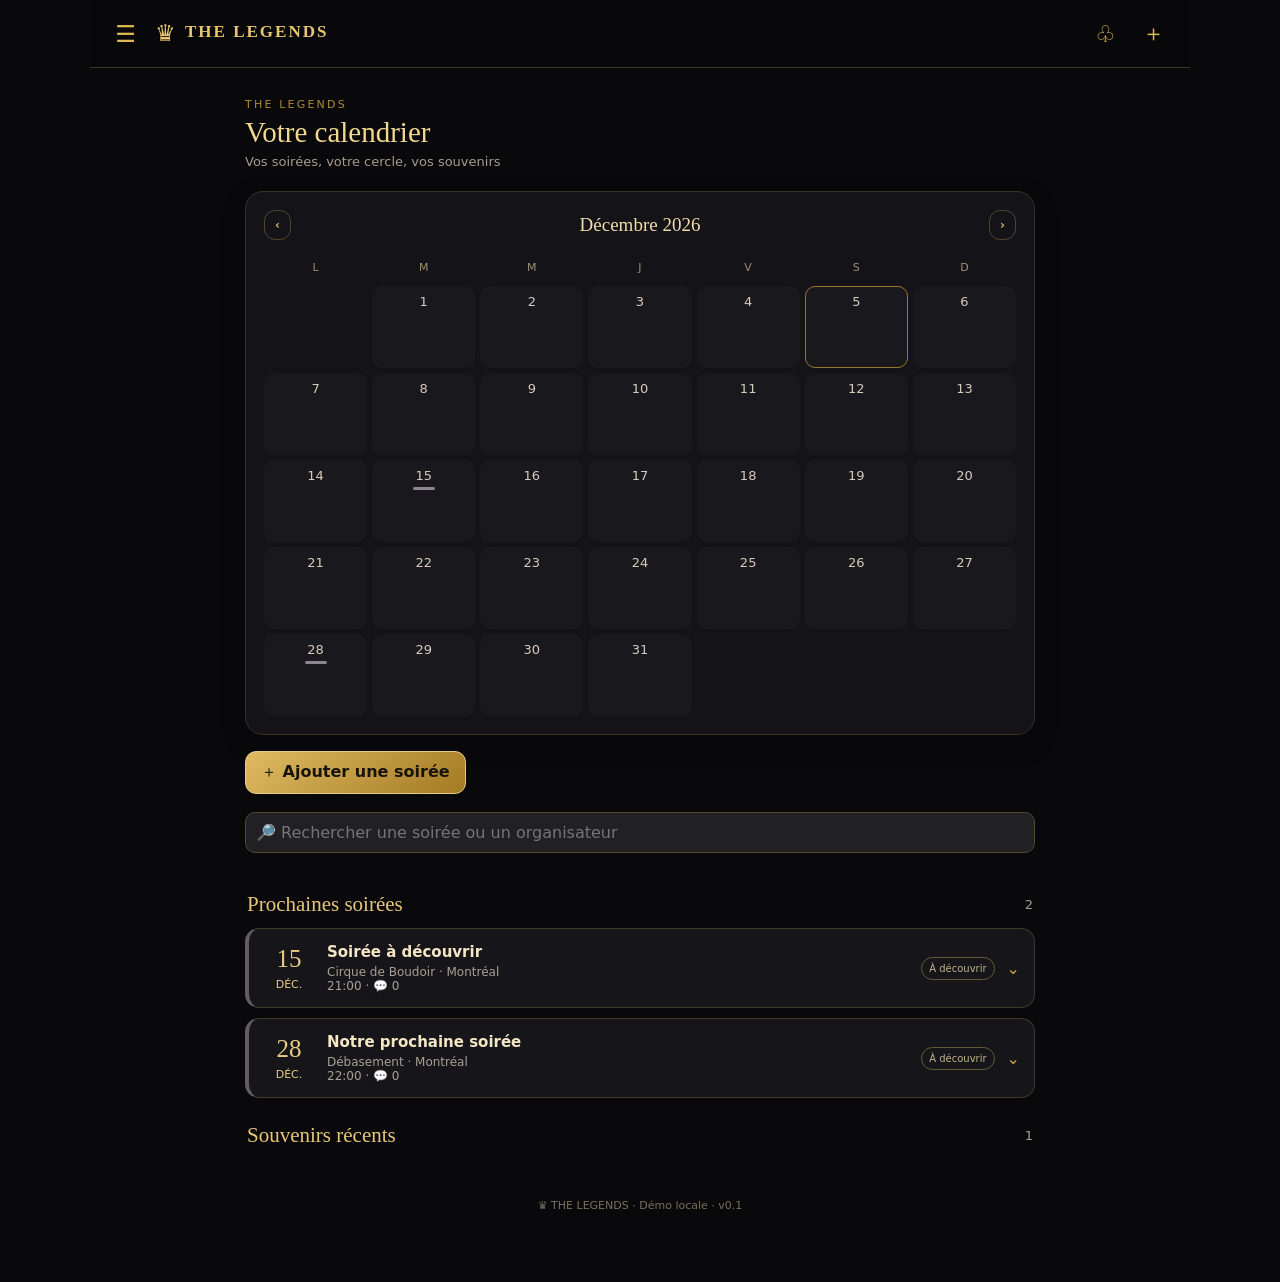
==== index.html @ 35c4529a "Add files via upload" ====
<!doctype html><html lang="fr"><head><meta charset="UTF-8"><meta name="viewport" content="width=device-width, initial-scale=1,viewport-fit=cover"><meta name="theme-color" content="#09090c"><meta name="description" content="The Legends — soirées privées, organisation et souvenirs."><link rel="manifest" href="manifest.webmanifest"><link rel="icon" href="icon.svg" type="image/svg+xml"><title>The Legends</title><link rel="stylesheet" href="styles.css"></head><body><div id="app"></div><script src="config.js"></script><script defer src="app.js"></script></body></html>
---- styles.css ----
:root{color-scheme:dark;font-family:Inter,system-ui,-apple-system,Segoe UI,Roboto,sans-serif;background:#09090c;color:#eee7d9;font-synthesis:none}*{box-sizing:border-box}body{margin:0}button,input,select,textarea{font:inherit}button{cursor:pointer}button:disabled{opacity:.45;cursor:not-allowed}a{color:#e4c36e}#app{min-height:100dvh}.shell{max-width:1100px;margin:auto;min-height:100dvh}.topbar{height:68px;display:flex;align-items:center;gap:12px;padding:12px 18px;position:sticky;top:0;z-index:15;background:rgba(9,9,12,.96);border-bottom:1px solid #3e331e;backdrop-filter:blur(16px)}.iconbtn{border:0;background:transparent;color:#dcb853;font-size:23px;padding:7px;min-width:35px}.brand{color:#e7c66e;letter-spacing:2px;font-family:Georgia,serif;font-size:17px;font-weight:bold;flex:1}.brand .crown{font-size:23px;vertical-align:middle;margin-right:7px}.content{padding:22px 16px 76px;max-width:850px;margin:auto}.eyebrow{color:#ad8a36;letter-spacing:2.2px;text-transform:uppercase;font-size:11px}.pagehead{display:flex;justify-content:space-between;align-items:end;gap:12px;margin:0 0 22px}.pagehead h1{font:normal 29px Georgia,serif;color:#f2d88e;margin:5px 0}.muted{color:#a69b8c;font-size:13px}.statusline{display:inline-flex;align-items:center;gap:6px;color:#b8ae95;font-size:12px;border:1px solid #55462b;border-radius:30px;padding:5px 9px}.btn{background:linear-gradient(140deg,#dfbb62,#a47a24);color:#19140a;border:1px solid #e7cd85;border-radius:11px;padding:10px 15px;font-weight:700}.btn.secondary{background:#211d17;color:#eacb7b;border-color:#665126}.btn.ghost{background:transparent;color:#d8b566;border-color:#51452e}.btn.danger{background:#4f222a;color:#ffd3d6;border-color:#8b3944}.btn.small{padding:7px 10px;font-size:12px}.btnrow{display:flex;gap:9px;flex-wrap:wrap}.panel{background:#131318;border:1px solid #373026;border-radius:18px;padding:18px;margin-bottom:16px;box-shadow:0 9px 28px #0003}.panel h2{font:normal 21px Georgia,serif;color:#eacc80;margin:0 0 14px}.panel h3{font-size:15px;color:#efdcaa;margin:14px 0 9px}.calendarHead{display:flex;align-items:center;justify-content:space-between;margin-bottom:14px}.calendarHead strong{font:normal 19px Georgia,serif;color:#f1dcab;text-transform:capitalize}.calgrid{display:grid;grid-template-columns:repeat(7,minmax(0,1fr));gap:5px}.weekday{text-align:center;color:#9d906f;padding:7px 0;font-size:11px}.day{background:#18181d;border:1px solid transparent;color:#d7cabc;border-radius:10px;min-height:63px;padding:7px 3px;display:flex;align-items:center;flex-direction:column;gap:4px}.day.empty{opacity:0;pointer-events:none}.day.today{border-color:#97772e}.day.selected{background:#372b18;border-color:#d6ae48}.day .number{font-size:13px}.bars{display:flex;justify-content:center;align-items:center;gap:3px;width:100%}.bar{height:3px;width:22px;max-width:30%;border-radius:4px;background:#8b8690}.bar.confirmed{background:#ea40b6;box-shadow:0 0 9px #ed41bcaa}.bar.past{background:repeating-linear-gradient(130deg,#d7aa4c,#d7aa4c 3px,#38322c 3px,#38322c 6px)}.count{font-size:10px;color:#b8a77a}.sectiontitle{display:flex;justify-content:space-between;align-items:center;margin:25px 2px 11px}.sectiontitle h2{font:normal 21px Georgia,serif;color:#e8c776;margin:0}.event{background:#15151a;border:1px solid #41382c;border-left:4px solid #615d62;border-radius:14px;margin-bottom:10px;overflow:hidden}.event.confirmed{border-left-color:#ed47ba;box-shadow:0 0 18px #ca25a71c}.event.past{background:repeating-linear-gradient(140deg,#17171a,#17171a 12px,#1c1a19 12px,#1c1a19 14px);border-left-color:#bc9542}.event.cancelled{opacity:.62}.eventMain{width:100%;border:0;background:transparent;text-align:left;padding:14px;display:flex;align-items:center;gap:12px;color:inherit}.eventDate{min-width:52px;text-align:center;color:#e9cc85}.eventDate b{display:block;font:normal 25px Georgia,serif}.eventDate span{font-size:11px;text-transform:uppercase}.eventInfo{flex:1;min-width:0}.eventInfo strong{display:block;font-size:15px;color:#f5e6c4;margin-bottom:4px}.eventInfo small{font-size:12px;color:#aaa094;display:block}.state{font-size:10px;white-space:nowrap;border:1px solid #645937;padding:5px 7px;border-radius:20px;color:#c2b48b}.state.confirmed{color:#f6b9e5;border-color:#bb3e96}.eventDetails{border-top:1px solid #3e362a;padding:14px;display:grid;grid-template-columns:70px 1fr;gap:13px}.poster{width:70px;height:94px;border-radius:9px;background:linear-gradient(150deg,#3c203d,#111016 75%);border:1px solid #715c30;display:flex;align-items:center;justify-content:center;color:#d9b65d;font-size:29px;overflow:hidden}.poster img{width:100%;height:100%;object-fit:cover}.eventDetails p{margin:3px 0 11px;font-size:12px;color:#b9b0a2;line-height:1.5}.eventDetails .btn{margin:3px 5px 4px 0}.drawerback,.modalback{position:fixed;inset:0;background:#000b;z-index:30;display:flex}.drawer{width:min(330px,88vw);height:100%;background:#0e0e12;border-right:1px solid #6e5526;padding:20px 16px;overflow:auto}.drawerlogo{text-align:center;color:#dfbc62;border-bottom:1px solid #594622;padding:19px 0 25px;margin-bottom:15px}.drawerlogo .symbol{font-size:45px}.drawerlogo strong{display:block;letter-spacing:3px;font:normal 24px Georgia,serif}.navitem{width:100%;border:1px solid transparent;background:transparent;color:#b7a88a;text-align:left;padding:13px;border-radius:11px;display:flex;align-items:center;gap:13px;margin:2px 0}.navitem.active{background:#322716;color:#f7d879;border-color:#ac8332}.navitem i{font-style:normal;width:23px;text-align:center;font-size:20px}.modalback{z-index:40;justify-content:center;align-items:flex-start;overflow:auto;padding:25px 12px}.modal{background:#151519;border:1px solid #7e612d;border-radius:20px;padding:20px;width:min(650px,100%);margin:auto;box-shadow:0 20px 80px #000d}.modal h2{font:normal 24px Georgia,serif;color:#eac776;margin:2px 0 17px}.modalhead{display:flex;justify-content:space-between;align-items:center;gap:12px}.field{display:flex;flex-direction:column;gap:6px;margin-bottom:14px}.field label{font-size:12px;color:#dac486}.field input,.field textarea,.field select,select,input,textarea{background:#202025;border:1px solid #54492f;color:#f1e8da;border-radius:10px;padding:10px;min-width:0}.field input:focus,.field textarea:focus,.field select:focus{outline:2px solid #bd933f}.field textarea{min-height:75px;resize:vertical}.twocol{display:grid;grid-template-columns:1fr 1fr;gap:12px}.tabs{display:flex;overflow-x:auto;gap:5px;border-bottom:1px solid #5e4b2c;scrollbar-width:thin;margin-bottom:16px}.tab{background:none;border:0;border-bottom:2px solid transparent;color:#af9f85;padding:11px 12px;white-space:nowrap;font-size:12px}.tab.active{color:#f5cf73;border-bottom-color:#e7be56}.notice{border:1px solid #63502c;background:#231d17;border-radius:12px;padding:12px;color:#dcc99d;font-size:13px;line-height:1.5;margin:10px 0}.listrow{padding:12px 0;border-bottom:1px solid #34302b;display:flex;justify-content:space-between;align-items:center;gap:10px}.listrow:last-child{border:0}.listrow strong{color:#e7d7b0}.listrow small{color:#9d9589}.voteGroup{display:flex;gap:6px;flex-wrap:wrap}.vote{background:#252329;color:#bbb;border:1px solid #51463d;border-radius:9px;padding:8px;font-size:12px}.vote.active.yes{background:#194a39;border-color:#39ba7c;color:#b5ffdb}.vote.active.maybe{background:#5c4819;border-color:#e0ad34;color:#fff1aa}.vote.active.no{background:#532326;border-color:#dc5e60;color:#ffc9c9}.emptyState{text-align:center;padding:35px 13px;color:#94897b}.bigicon{font-size:39px;margin-bottom:10px}.pill{display:inline-block;border:1px solid #65522d;color:#e4c77e;border-radius:20px;padding:5px 9px;font-size:11px;margin:2px}.result{color:#d9b65e;font-size:12px}.photoGrid{display:grid;grid-template-columns:repeat(3,1fr);gap:8px}.photoGrid img{width:100%;aspect-ratio:1;object-fit:cover;border-radius:9px;cursor:pointer}.formhint{font-size:11px;color:#9c9286;margin-top:5px}.avatar{width:36px;height:36px;border-radius:50%;display:grid;place-items:center;background:#332815;color:#edcc74;font-weight:bold}.comment{border-bottom:1px solid #38302a;padding:11px 0}.comment p{font-size:13px;margin:5px 0;color:#e1d7c8;white-space:pre-wrap}.comment small{color:#aa9c85}.row{display:flex;align-items:center;gap:10px;flex-wrap:wrap}.between{justify-content:space-between}.searchbox{width:100%;margin:0 0 14px}.saveindicator{font-size:11px;color:#a59b85;margin:6px 0 0}.footer{text-align:center;color:#786f5e;font-size:11px;margin:40px 0}.hidden{display:none!important}@media(min-width:750px){.content{padding:30px}.day{min-height:82px}.modal{margin:45px auto}}@media(max-width:480px){.topbar{gap:4px;padding:9px}.content{padding:15px 10px 65px}.brand{font-size:14px}.day{min-height:58px}.pagehead h1{font-size:25px}.twocol{grid-template-columns:1fr}.panel{padding:13px}.eventMain{padding:11px}.state{font-size:9px}}
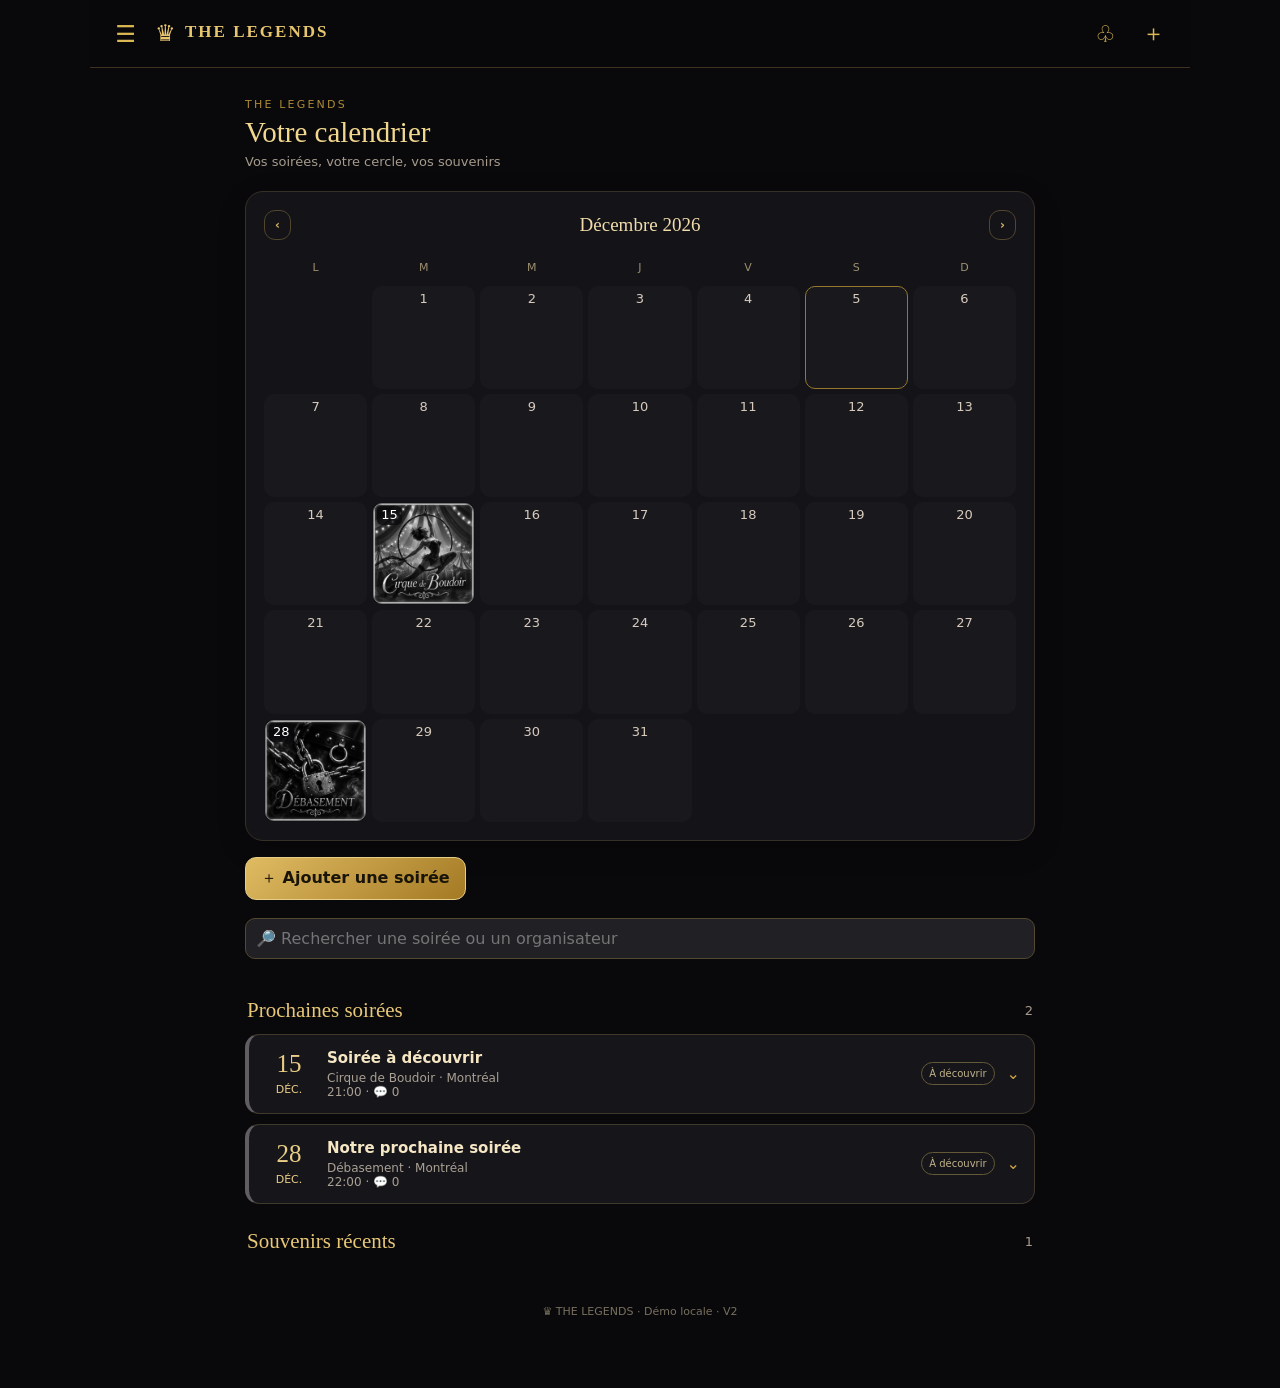
==== commit 7600481c: "Charger les affiches originales dans le portail V2" ====
--- a/index.html
+++ b/index.html
@@ -1 +1 @@
-<!doctype html><html lang="fr"><head><meta charset="UTF-8"><meta name="viewport" content="width=device-width, initial-scale=1,viewport-fit=cover"><meta name="theme-color" content="#09090c"><meta name="description" content="The Legends — soirées privées, organisation et souvenirs."><link rel="manifest" href="manifest.webmanifest"><link rel="icon" href="icon.svg" type="image/svg+xml"><title>The Legends</title><link rel="stylesheet" href="styles.css"></head><body><div id="app"></div><script src="config.js"></script><script defer src="app.js"></script></body></html>
+<!doctype html><html lang="fr"><head><meta charset="UTF-8"><meta name="viewport" content="width=device-width, initial-scale=1,viewport-fit=cover"><meta name="theme-color" content="#09090c"><meta name="description" content="The Legends — soirées privées, organisation et souvenirs."><link rel="manifest" href="manifest.webmanifest"><link rel="icon" href="icon.svg" type="image/svg+xml"><title>The Legends</title><link rel="stylesheet" href="styles.css"></head><body><div id="app"></div><script src="config.js"></script><script src="posters.js"></script><script defer src="app.js"></script></body></html>
--- a/styles.css
+++ b/styles.css
@@ -1 +1,20 @@
 :root{color-scheme:dark;font-family:Inter,system-ui,-apple-system,Segoe UI,Roboto,sans-serif;background:#09090c;color:#eee7d9;font-synthesis:none}*{box-sizing:border-box}body{margin:0}button,input,select,textarea{font:inherit}button{cursor:pointer}button:disabled{opacity:.45;cursor:not-allowed}a{color:#e4c36e}#app{min-height:100dvh}.shell{max-width:1100px;margin:auto;min-height:100dvh}.topbar{height:68px;display:flex;align-items:center;gap:12px;padding:12px 18px;position:sticky;top:0;z-index:15;background:rgba(9,9,12,.96);border-bottom:1px solid #3e331e;backdrop-filter:blur(16px)}.iconbtn{border:0;background:transparent;color:#dcb853;font-size:23px;padding:7px;min-width:35px}.brand{color:#e7c66e;letter-spacing:2px;font-family:Georgia,serif;font-size:17px;font-weight:bold;flex:1}.brand .crown{font-size:23px;vertical-align:middle;margin-right:7px}.content{padding:22px 16px 76px;max-width:850px;margin:auto}.eyebrow{color:#ad8a36;letter-spacing:2.2px;text-transform:uppercase;font-size:11px}.pagehead{display:flex;justify-content:space-between;align-items:end;gap:12px;margin:0 0 22px}.pagehead h1{font:normal 29px Georgia,serif;color:#f2d88e;margin:5px 0}.muted{color:#a69b8c;font-size:13px}.statusline{display:inline-flex;align-items:center;gap:6px;color:#b8ae95;font-size:12px;border:1px solid #55462b;border-radius:30px;padding:5px 9px}.btn{background:linear-gradient(140deg,#dfbb62,#a47a24);color:#19140a;border:1px solid #e7cd85;border-radius:11px;padding:10px 15px;font-weight:700}.btn.secondary{background:#211d17;color:#eacb7b;border-color:#665126}.btn.ghost{background:transparent;color:#d8b566;border-color:#51452e}.btn.danger{background:#4f222a;color:#ffd3d6;border-color:#8b3944}.btn.small{padding:7px 10px;font-size:12px}.btnrow{display:flex;gap:9px;flex-wrap:wrap}.panel{background:#131318;border:1px solid #373026;border-radius:18px;padding:18px;margin-bottom:16px;box-shadow:0 9px 28px #0003}.panel h2{font:normal 21px Georgia,serif;color:#eacc80;margin:0 0 14px}.panel h3{font-size:15px;color:#efdcaa;margin:14px 0 9px}.calendarHead{display:flex;align-items:center;justify-content:space-between;margin-bottom:14px}.calendarHead strong{font:normal 19px Georgia,serif;color:#f1dcab;text-transform:capitalize}.calgrid{display:grid;grid-template-columns:repeat(7,minmax(0,1fr));gap:5px}.weekday{text-align:center;color:#9d906f;padding:7px 0;font-size:11px}.day{background:#18181d;border:1px solid transparent;color:#d7cabc;border-radius:10px;min-height:63px;padding:7px 3px;display:flex;align-items:center;flex-direction:column;gap:4px}.day.empty{opacity:0;pointer-events:none}.day.today{border-color:#97772e}.day.selected{background:#372b18;border-color:#d6ae48}.day .number{font-size:13px}.bars{display:flex;justify-content:center;align-items:center;gap:3px;width:100%}.bar{height:3px;width:22px;max-width:30%;border-radius:4px;background:#8b8690}.bar.confirmed{background:#ea40b6;box-shadow:0 0 9px #ed41bcaa}.bar.past{background:repeating-linear-gradient(130deg,#d7aa4c,#d7aa4c 3px,#38322c 3px,#38322c 6px)}.count{font-size:10px;color:#b8a77a}.sectiontitle{display:flex;justify-content:space-between;align-items:center;margin:25px 2px 11px}.sectiontitle h2{font:normal 21px Georgia,serif;color:#e8c776;margin:0}.event{background:#15151a;border:1px solid #41382c;border-left:4px solid #615d62;border-radius:14px;margin-bottom:10px;overflow:hidden}.event.confirmed{border-left-color:#ed47ba;box-shadow:0 0 18px #ca25a71c}.event.past{background:repeating-linear-gradient(140deg,#17171a,#17171a 12px,#1c1a19 12px,#1c1a19 14px);border-left-color:#bc9542}.event.cancelled{opacity:.62}.eventMain{width:100%;border:0;background:transparent;text-align:left;padding:14px;display:flex;align-items:center;gap:12px;color:inherit}.eventDate{min-width:52px;text-align:center;color:#e9cc85}.eventDate b{display:block;font:normal 25px Georgia,serif}.eventDate span{font-size:11px;text-transform:uppercase}.eventInfo{flex:1;min-width:0}.eventInfo strong{display:block;font-size:15px;color:#f5e6c4;margin-bottom:4px}.eventInfo small{font-size:12px;color:#aaa094;display:block}.state{font-size:10px;white-space:nowrap;border:1px solid #645937;padding:5px 7px;border-radius:20px;color:#c2b48b}.state.confirmed{color:#f6b9e5;border-color:#bb3e96}.eventDetails{border-top:1px solid #3e362a;padding:14px;display:grid;grid-template-columns:70px 1fr;gap:13px}.poster{width:70px;height:94px;border-radius:9px;background:linear-gradient(150deg,#3c203d,#111016 75%);border:1px solid #715c30;display:flex;align-items:center;justify-content:center;color:#d9b65d;font-size:29px;overflow:hidden}.poster img{width:100%;height:100%;object-fit:cover}.eventDetails p{margin:3px 0 11px;font-size:12px;color:#b9b0a2;line-height:1.5}.eventDetails .btn{margin:3px 5px 4px 0}.drawerback,.modalback{position:fixed;inset:0;background:#000b;z-index:30;display:flex}.drawer{width:min(330px,88vw);height:100%;background:#0e0e12;border-right:1px solid #6e5526;padding:20px 16px;overflow:auto}.drawerlogo{text-align:center;color:#dfbc62;border-bottom:1px solid #594622;padding:19px 0 25px;margin-bottom:15px}.drawerlogo .symbol{font-size:45px}.drawerlogo strong{display:block;letter-spacing:3px;font:normal 24px Georgia,serif}.navitem{width:100%;border:1px solid transparent;background:transparent;color:#b7a88a;text-align:left;padding:13px;border-radius:11px;display:flex;align-items:center;gap:13px;margin:2px 0}.navitem.active{background:#322716;color:#f7d879;border-color:#ac8332}.navitem i{font-style:normal;width:23px;text-align:center;font-size:20px}.modalback{z-index:40;justify-content:center;align-items:flex-start;overflow:auto;padding:25px 12px}.modal{background:#151519;border:1px solid #7e612d;border-radius:20px;padding:20px;width:min(650px,100%);margin:auto;box-shadow:0 20px 80px #000d}.modal h2{font:normal 24px Georgia,serif;color:#eac776;margin:2px 0 17px}.modalhead{display:flex;justify-content:space-between;align-items:center;gap:12px}.field{display:flex;flex-direction:column;gap:6px;margin-bottom:14px}.field label{font-size:12px;color:#dac486}.field input,.field textarea,.field select,select,input,textarea{background:#202025;border:1px solid #54492f;color:#f1e8da;border-radius:10px;padding:10px;min-width:0}.field input:focus,.field textarea:focus,.field select:focus{outline:2px solid #bd933f}.field textarea{min-height:75px;resize:vertical}.twocol{display:grid;grid-template-columns:1fr 1fr;gap:12px}.tabs{display:flex;overflow-x:auto;gap:5px;border-bottom:1px solid #5e4b2c;scrollbar-width:thin;margin-bottom:16px}.tab{background:none;border:0;border-bottom:2px solid transparent;color:#af9f85;padding:11px 12px;white-space:nowrap;font-size:12px}.tab.active{color:#f5cf73;border-bottom-color:#e7be56}.notice{border:1px solid #63502c;background:#231d17;border-radius:12px;padding:12px;color:#dcc99d;font-size:13px;line-height:1.5;margin:10px 0}.listrow{padding:12px 0;border-bottom:1px solid #34302b;display:flex;justify-content:space-between;align-items:center;gap:10px}.listrow:last-child{border:0}.listrow strong{color:#e7d7b0}.listrow small{color:#9d9589}.voteGroup{display:flex;gap:6px;flex-wrap:wrap}.vote{background:#252329;color:#bbb;border:1px solid #51463d;border-radius:9px;padding:8px;font-size:12px}.vote.active.yes{background:#194a39;border-color:#39ba7c;color:#b5ffdb}.vote.active.maybe{background:#5c4819;border-color:#e0ad34;color:#fff1aa}.vote.active.no{background:#532326;border-color:#dc5e60;color:#ffc9c9}.emptyState{text-align:center;padding:35px 13px;color:#94897b}.bigicon{font-size:39px;margin-bottom:10px}.pill{display:inline-block;border:1px solid #65522d;color:#e4c77e;border-radius:20px;padding:5px 9px;font-size:11px;margin:2px}.result{color:#d9b65e;font-size:12px}.photoGrid{display:grid;grid-template-columns:repeat(3,1fr);gap:8px}.photoGrid img{width:100%;aspect-ratio:1;object-fit:cover;border-radius:9px;cursor:pointer}.formhint{font-size:11px;color:#9c9286;margin-top:5px}.avatar{width:36px;height:36px;border-radius:50%;display:grid;place-items:center;background:#332815;color:#edcc74;font-weight:bold}.comment{border-bottom:1px solid #38302a;padding:11px 0}.comment p{font-size:13px;margin:5px 0;color:#e1d7c8;white-space:pre-wrap}.comment small{color:#aa9c85}.row{display:flex;align-items:center;gap:10px;flex-wrap:wrap}.between{justify-content:space-between}.searchbox{width:100%;margin:0 0 14px}.saveindicator{font-size:11px;color:#a59b85;margin:6px 0 0}.footer{text-align:center;color:#786f5e;font-size:11px;margin:40px 0}.hidden{display:none!important}@media(min-width:750px){.content{padding:30px}.day{min-height:82px}.modal{margin:45px auto}}@media(max-width:480px){.topbar{gap:4px;padding:9px}.content{padding:15px 10px 65px}.brand{font-size:14px}.day{min-height:58px}.pagehead h1{font-size:25px}.twocol{grid-template-columns:1fr}.panel{padding:13px}.eventMain{padding:11px}.state{font-size:9px}}
+
+/* Full-cell event illustrations */
+.day{position:relative;isolation:isolate;overflow:hidden;min-height:0;aspect-ratio: .82;justify-content:flex-start;padding:4px 3px;gap:0}
+.day.has-event{padding:0;background:#111116;border-color:transparent;overflow:visible}
+.calendarTiles{position:absolute;inset:0;display:flex;gap:2px;z-index:-1;border-radius:inherit}
+.calendarTile{position:relative;display:grid;place-items:center;flex:1;min-width:0;overflow:hidden;border-radius:9px;border:1px solid #777;background:radial-gradient(ellipse at center,color-mix(in srgb,var(--neon) 37%,#17121d),#110e17 85%);color:var(--neon);filter:grayscale(1);opacity:.75}
+.calendarTile svg{width:88%;height:88%;max-height:80%;filter:drop-shadow(0 0 5px currentColor)}
+.calendarTile.confirmed{filter:none;opacity:1;border-color:var(--neon);box-shadow:inset 0 0 9px color-mix(in srgb,var(--neon) 48%,transparent),0 0 7px color-mix(in srgb,var(--neon) 65%,transparent)}
+.calendarTile.past{opacity:.52;background:repeating-linear-gradient(135deg,#27252b,#27252b 5px,#151419 5px,#151419 10px)}
+.calendarTile.cancelled{opacity:.35}
+.calendarTile.cancelled:after{content:'×';position:absolute;inset:0;display:grid;place-items:center;font-size:30px;color:#ddd}
+.day.has-event .number{position:absolute;top:3px;left:4px;background:#08080cbd;color:#fff;border-radius:5px;padding:1px 4px;font-size:11px;line-height:1.3;z-index:1}
+.day.has-event .count{position:absolute;right:3px;bottom:3px;background:#08080cdb;color:#fff;border-radius:4px;padding:1px 3px}
+.day.has-event.selected{outline:2px solid #f4d27b;outline-offset:1px}
+.day.has-event.today .number{color:#f5d173;box-shadow:0 0 0 1px #b8994c}
+.day:focus-visible{outline:2px solid #f4d27b;outline-offset:1px}
+@media(min-width:750px){.day{aspect-ratio:1.05}.day.has-event .number{font-size:13px}}
+
+.calendarTile:has(.approvedPoster){background:#17171b;opacity:1}.calendarTile .approvedPoster{position:absolute;inset:0;width:100%;height:100%;object-fit:fill;display:block}.calendarTile.past:has(.approvedPoster){opacity:.55}.calendarTile.cancelled:has(.approvedPoster){opacity:.4}.day{aspect-ratio:1}.calendarTile.discovered{filter:grayscale(1)}.event-popup{background:#0008;align-items:center;justify-content:center;padding:0;overflow:hidden;backdrop-filter:blur(1px)}.event-popup .modal{margin:0;width:90%;max-width:650px;height:86dvh;max-height:86dvh;overflow-y:auto;overscroll-behavior:contain;border-radius:19px;border:1px solid #c8a04b;box-shadow:0 14px 65px #000c,0 0 14px #b58c3933}.event-popup .modalhead{position:sticky;top:-20px;background:#151519;z-index:2;padding:8px 0}body:has(.event-popup){overflow:hidden}
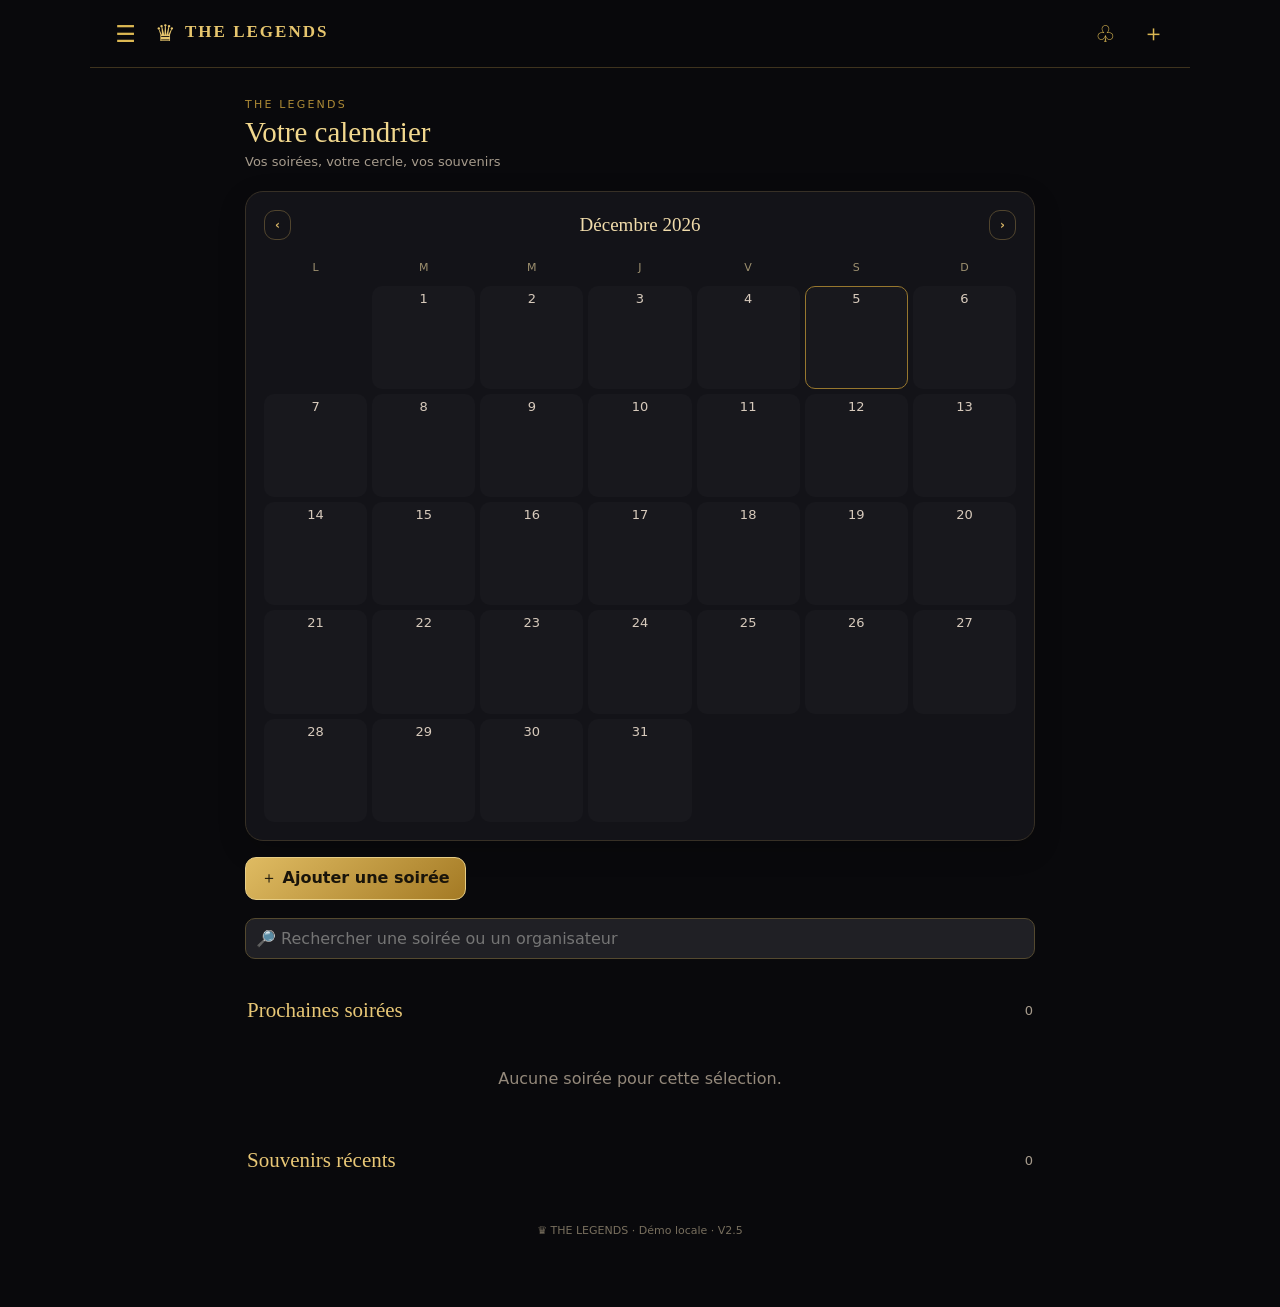
==== commit 6a9d2521: "Publier V2.5 comme version principale" ====
--- a/index.html
+++ b/index.html
@@ -1 +1 @@
-<!doctype html><html lang="fr"><head><meta charset="UTF-8"><meta name="viewport" content="width=device-width, initial-scale=1,viewport-fit=cover"><meta name="theme-color" content="#09090c"><meta name="description" content="The Legends — soirées privées, organisation et souvenirs."><link rel="manifest" href="manifest.webmanifest"><link rel="icon" href="icon.svg" type="image/svg+xml"><title>The Legends</title><link rel="stylesheet" href="styles.css"></head><body><div id="app"></div><script src="config.js"></script><script src="posters.js"></script><script defer src="app.js"></script></body></html>
+<!doctype html><html lang="fr"><head><meta charset="UTF-8"><meta name="viewport" content="width=device-width, initial-scale=1,viewport-fit=cover"><meta name="theme-color" content="#09090c"><meta name="description" content="The Legends — soirées privées, organisation et souvenirs."><link rel="manifest" href="manifest.webmanifest"><link rel="icon" href="icon.svg" type="image/svg+xml"><title>The Legends</title><link rel="stylesheet" href="styles-v25.css"></head><body><div id="app"></div><script src="config.js?v=25"></script><script src="posters.js?v=25"></script><script defer src="app-v25.js"></script></body></html>
--- a/styles-v25.css
+++ b/styles-v25.css
@@ -0,0 +1,29 @@
+:root{color-scheme:dark;font-family:Inter,system-ui,-apple-system,Segoe UI,Roboto,sans-serif;background:#09090c;color:#eee7d9;font-synthesis:none}*{box-sizing:border-box}body{margin:0}button,input,select,textarea{font:inherit}button{cursor:pointer}button:disabled{opacity:.45;cursor:not-allowed}a{color:#e4c36e}#app{min-height:100dvh}.shell{max-width:1100px;margin:auto;min-height:100dvh}.topbar{height:68px;display:flex;align-items:center;gap:12px;padding:12px 18px;position:sticky;top:0;z-index:15;background:rgba(9,9,12,.96);border-bottom:1px solid #3e331e;backdrop-filter:blur(16px)}.iconbtn{border:0;background:transparent;color:#dcb853;font-size:23px;padding:7px;min-width:35px}.brand{color:#e7c66e;letter-spacing:2px;font-family:Georgia,serif;font-size:17px;font-weight:bold;flex:1}.brand .crown{font-size:23px;vertical-align:middle;margin-right:7px}.content{padding:22px 16px 76px;max-width:850px;margin:auto}.eyebrow{color:#ad8a36;letter-spacing:2.2px;text-transform:uppercase;font-size:11px}.pagehead{display:flex;justify-content:space-between;align-items:end;gap:12px;margin:0 0 22px}.pagehead h1{font:normal 29px Georgia,serif;color:#f2d88e;margin:5px 0}.muted{color:#a69b8c;font-size:13px}.statusline{display:inline-flex;align-items:center;gap:6px;color:#b8ae95;font-size:12px;border:1px solid #55462b;border-radius:30px;padding:5px 9px}.btn{background:linear-gradient(140deg,#dfbb62,#a47a24);color:#19140a;border:1px solid #e7cd85;border-radius:11px;padding:10px 15px;font-weight:700}.btn.secondary{background:#211d17;color:#eacb7b;border-color:#665126}.btn.ghost{background:transparent;color:#d8b566;border-color:#51452e}.btn.danger{background:#4f222a;color:#ffd3d6;border-color:#8b3944}.btn.small{padding:7px 10px;font-size:12px}.btnrow{display:flex;gap:9px;flex-wrap:wrap}.panel{background:#131318;border:1px solid #373026;border-radius:18px;padding:18px;margin-bottom:16px;box-shadow:0 9px 28px #0003}.panel h2{font:normal 21px Georgia,serif;color:#eacc80;margin:0 0 14px}.panel h3{font-size:15px;color:#efdcaa;margin:14px 0 9px}.calendarHead{display:flex;align-items:center;justify-content:space-between;margin-bottom:14px}.calendarHead strong{font:normal 19px Georgia,serif;color:#f1dcab;text-transform:capitalize}.calgrid{display:grid;grid-template-columns:repeat(7,minmax(0,1fr));gap:5px}.weekday{text-align:center;color:#9d906f;padding:7px 0;font-size:11px}.day{background:#18181d;border:1px solid transparent;color:#d7cabc;border-radius:10px;min-height:63px;padding:7px 3px;display:flex;align-items:center;flex-direction:column;gap:4px}.day.empty{opacity:0;pointer-events:none}.day.today{border-color:#97772e}.day.selected{background:#372b18;border-color:#d6ae48}.day .number{font-size:13px}.bars{display:flex;justify-content:center;align-items:center;gap:3px;width:100%}.bar{height:3px;width:22px;max-width:30%;border-radius:4px;background:#8b8690}.bar.confirmed{background:#ea40b6;box-shadow:0 0 9px #ed41bcaa}.bar.past{background:repeating-linear-gradient(130deg,#d7aa4c,#d7aa4c 3px,#38322c 3px,#38322c 6px)}.count{font-size:10px;color:#b8a77a}.sectiontitle{display:flex;justify-content:space-between;align-items:center;margin:25px 2px 11px}.sectiontitle h2{font:normal 21px Georgia,serif;color:#e8c776;margin:0}.event{background:#15151a;border:1px solid #41382c;border-left:4px solid #615d62;border-radius:14px;margin-bottom:10px;overflow:hidden}.event.confirmed{border-left-color:#ed47ba;box-shadow:0 0 18px #ca25a71c}.event.past{background:repeating-linear-gradient(140deg,#17171a,#17171a 12px,#1c1a19 12px,#1c1a19 14px);border-left-color:#bc9542}.event.cancelled{opacity:.62}.eventMain{width:100%;border:0;background:transparent;text-align:left;padding:14px;display:flex;align-items:center;gap:12px;color:inherit}.eventDate{min-width:52px;text-align:center;color:#e9cc85}.eventDate b{display:block;font:normal 25px Georgia,serif}.eventDate span{font-size:11px;text-transform:uppercase}.eventInfo{flex:1;min-width:0}.eventInfo strong{display:block;font-size:15px;color:#f5e6c4;margin-bottom:4px}.eventInfo small{font-size:12px;color:#aaa094;display:block}.state{font-size:10px;white-space:nowrap;border:1px solid #645937;padding:5px 7px;border-radius:20px;color:#c2b48b}.state.confirmed{color:#f6b9e5;border-color:#bb3e96}.eventDetails{border-top:1px solid #3e362a;padding:14px;display:grid;grid-template-columns:70px 1fr;gap:13px}.poster{width:70px;height:94px;border-radius:9px;background:linear-gradient(150deg,#3c203d,#111016 75%);border:1px solid #715c30;display:flex;align-items:center;justify-content:center;color:#d9b65d;font-size:29px;overflow:hidden}.poster img{width:100%;height:100%;object-fit:cover}.eventDetails p{margin:3px 0 11px;font-size:12px;color:#b9b0a2;line-height:1.5}.eventDetails .btn{margin:3px 5px 4px 0}.drawerback,.modalback{position:fixed;inset:0;background:#000b;z-index:30;display:flex}.drawer{width:min(330px,88vw);height:100%;background:#0e0e12;border-right:1px solid #6e5526;padding:20px 16px;overflow:auto}.drawerlogo{text-align:center;color:#dfbc62;border-bottom:1px solid #594622;padding:19px 0 25px;margin-bottom:15px}.drawerlogo .symbol{font-size:45px}.drawerlogo strong{display:block;letter-spacing:3px;font:normal 24px Georgia,serif}.navitem{width:100%;border:1px solid transparent;background:transparent;color:#b7a88a;text-align:left;padding:13px;border-radius:11px;display:flex;align-items:center;gap:13px;margin:2px 0}.navitem.active{background:#322716;color:#f7d879;border-color:#ac8332}.navitem i{font-style:normal;width:23px;text-align:center;font-size:20px}.modalback{z-index:40;justify-content:center;align-items:flex-start;overflow:auto;padding:25px 12px}.modal{background:#151519;border:1px solid #7e612d;border-radius:20px;padding:20px;width:min(650px,100%);margin:auto;box-shadow:0 20px 80px #000d}.modal h2{font:normal 24px Georgia,serif;color:#eac776;margin:2px 0 17px}.modalhead{display:flex;justify-content:space-between;align-items:center;gap:12px}.field{display:flex;flex-direction:column;gap:6px;margin-bottom:14px}.field label{font-size:12px;color:#dac486}.field input,.field textarea,.field select,select,input,textarea{background:#202025;border:1px solid #54492f;color:#f1e8da;border-radius:10px;padding:10px;min-width:0}.field input:focus,.field textarea:focus,.field select:focus{outline:2px solid #bd933f}.field textarea{min-height:75px;resize:vertical}.twocol{display:grid;grid-template-columns:1fr 1fr;gap:12px}.tabs{display:flex;overflow-x:auto;gap:5px;border-bottom:1px solid #5e4b2c;scrollbar-width:thin;margin-bottom:16px}.tab{background:none;border:0;border-bottom:2px solid transparent;color:#af9f85;padding:11px 12px;white-space:nowrap;font-size:12px}.tab.active{color:#f5cf73;border-bottom-color:#e7be56}.notice{border:1px solid #63502c;background:#231d17;border-radius:12px;padding:12px;color:#dcc99d;font-size:13px;line-height:1.5;margin:10px 0}.listrow{padding:12px 0;border-bottom:1px solid #34302b;display:flex;justify-content:space-between;align-items:center;gap:10px}.listrow:last-child{border:0}.listrow strong{color:#e7d7b0}.listrow small{color:#9d9589}.voteGroup{display:flex;gap:6px;flex-wrap:wrap}.vote{background:#252329;color:#bbb;border:1px solid #51463d;border-radius:9px;padding:8px;font-size:12px}.vote.active.yes{background:#194a39;border-color:#39ba7c;color:#b5ffdb}.vote.active.maybe{background:#5c4819;border-color:#e0ad34;color:#fff1aa}.vote.active.no{background:#532326;border-color:#dc5e60;color:#ffc9c9}.emptyState{text-align:center;padding:35px 13px;color:#94897b}.bigicon{font-size:39px;margin-bottom:10px}.pill{display:inline-block;border:1px solid #65522d;color:#e4c77e;border-radius:20px;padding:5px 9px;font-size:11px;margin:2px}.result{color:#d9b65e;font-size:12px}.photoGrid{display:grid;grid-template-columns:repeat(3,1fr);gap:8px}.photoGrid img{width:100%;aspect-ratio:1;object-fit:cover;border-radius:9px;cursor:pointer}.formhint{font-size:11px;color:#9c9286;margin-top:5px}.avatar{width:36px;height:36px;border-radius:50%;display:grid;place-items:center;background:#332815;color:#edcc74;font-weight:bold}.comment{border-bottom:1px solid #38302a;padding:11px 0}.comment p{font-size:13px;margin:5px 0;color:#e1d7c8;white-space:pre-wrap}.comment small{color:#aa9c85}.row{display:flex;align-items:center;gap:10px;flex-wrap:wrap}.between{justify-content:space-between}.searchbox{width:100%;margin:0 0 14px}.saveindicator{font-size:11px;color:#a59b85;margin:6px 0 0}.footer{text-align:center;color:#786f5e;font-size:11px;margin:40px 0}.hidden{display:none!important}@media(min-width:750px){.content{padding:30px}.day{min-height:82px}.modal{margin:45px auto}}@media(max-width:480px){.topbar{gap:4px;padding:9px}.content{padding:15px 10px 65px}.brand{font-size:14px}.day{min-height:58px}.pagehead h1{font-size:25px}.twocol{grid-template-columns:1fr}.panel{padding:13px}.eventMain{padding:11px}.state{font-size:9px}}
+
+/* Full-cell event illustrations */
+.day{position:relative;isolation:isolate;overflow:hidden;min-height:0;aspect-ratio: .82;justify-content:flex-start;padding:4px 3px;gap:0}
+.day.has-event{padding:0;background:#111116;border-color:transparent;overflow:visible}
+.calendarTiles{position:absolute;inset:0;display:flex;gap:2px;z-index:-1;border-radius:inherit}
+.calendarTile{position:relative;display:grid;place-items:center;flex:1;min-width:0;overflow:hidden;border-radius:9px;border:1px solid #777;background:radial-gradient(ellipse at center,color-mix(in srgb,var(--neon) 37%,#17121d),#110e17 85%);color:var(--neon);filter:grayscale(1);opacity:.75}
+.calendarTile svg{width:88%;height:88%;max-height:80%;filter:drop-shadow(0 0 5px currentColor)}
+.calendarTile.confirmed{filter:none;opacity:1;border-color:var(--neon);box-shadow:inset 0 0 9px color-mix(in srgb,var(--neon) 48%,transparent),0 0 7px color-mix(in srgb,var(--neon) 65%,transparent)}
+.calendarTile.past{opacity:.52;background:repeating-linear-gradient(135deg,#27252b,#27252b 5px,#151419 5px,#151419 10px)}
+.calendarTile.cancelled{opacity:.35}
+.calendarTile.cancelled:after{content:'×';position:absolute;inset:0;display:grid;place-items:center;font-size:30px;color:#ddd}
+.day.has-event .number{position:absolute;top:3px;left:4px;background:#08080cbd;color:#fff;border-radius:5px;padding:1px 4px;font-size:11px;line-height:1.3;z-index:1}
+.day.has-event .count{position:absolute;right:3px;bottom:3px;background:#08080cdb;color:#fff;border-radius:4px;padding:1px 3px}
+.day.has-event.selected{outline:2px solid #f4d27b;outline-offset:1px}
+.day.has-event.today .number{color:#f5d173;box-shadow:0 0 0 1px #b8994c}
+.day:focus-visible{outline:2px solid #f4d27b;outline-offset:1px}
+@media(min-width:750px){.day{aspect-ratio:1.05}.day.has-event .number{font-size:13px}}
+
+.calendarTile:has(.approvedPoster){background:#17171b;opacity:1}.calendarTile .approvedPoster{position:absolute;inset:0;width:100%;height:100%;object-fit:fill;display:block}.calendarTile.past:has(.approvedPoster){opacity:.55}.calendarTile.cancelled:has(.approvedPoster){opacity:.4}.day{aspect-ratio:1}.calendarTile.discovered{filter:grayscale(1)}.event-popup{background:#0008;align-items:center;justify-content:center;padding:0;overflow:hidden;backdrop-filter:blur(1px)}.event-popup .modal{margin:0;width:90%;max-width:650px;height:86dvh;max-height:86dvh;overflow-y:auto;overscroll-behavior:contain;border-radius:19px;border:1px solid #c8a04b;box-shadow:0 14px 65px #000c,0 0 14px #b58c3933}.event-popup .modalhead{position:sticky;top:-20px;background:#151519;z-index:2;padding:8px 0}body:has(.event-popup){overflow:hidden}
+
+/* V2.1 — preserve original artwork; overlay a readable calendar caption. */
+.calendarTile{container-type:inline-size}.calendarTile .organizerLabel{display:none}.calgrid .calendarTile .organizerLabel{position:absolute;inset:auto 0 0;min-height:31%;display:flex;align-items:center;justify-content:center;text-align:center;padding:2px 1px 3px;background:#101014f5;color:#fff;font-family:Arial,Helvetica,sans-serif;font-weight:800;font-size:clamp(7px,17cqw,13px);line-height:1.04;letter-spacing:-.25px;overflow-wrap:anywhere;text-shadow:0 1px 2px #000;z-index:2}.calgrid .calendarTile.confirmed .organizerLabel{border-top:1px solid var(--neon)}.calgrid .day.has-event .count{z-index:3;bottom:auto;top:3px}.calgrid .calendarTile .approvedPoster{object-fit:fill}
+
+/* V2.2 — discovery only */
+.discoveryChoice{display:flex;align-items:center;gap:10px;padding:10px 0;border-bottom:1px solid #383026;color:#e9dec6;font-size:14px;cursor:pointer}.discoveryChoice input{accent-color:#d7b75e;width:17px;height:17px;flex:none}.discoveryChoice small{display:block;color:#aaa094;font-size:12px;margin-top:4px}.discoveryPanel .btnrow{margin-top:16px}.discoveryCard .btnrow{margin-top:14px}.discoveryArt{width:78px;height:78px;flex:none;display:flex}.discoveryArt .calendarTile{width:100%;height:100%;filter:none;opacity:1}.discoveryArt .organizerLabel{display:none}
+
+/* V2.4 — souvenirs vécus */
+.calendarTile.remembered{filter:none;opacity:1;border:1px solid #967b48;box-shadow:none}.calendarTile.remembered .memoryMark{position:absolute;right:3px;top:3px;color:#f9d77d;background:#131017e8;border-radius:50%;width:17px;height:17px;display:grid;place-items:center;font-size:12px;z-index:4;line-height:1}.event.remembered{border-left-color:#c6a253}.state.remembered{color:#f1d38c;border-color:#9c783c}
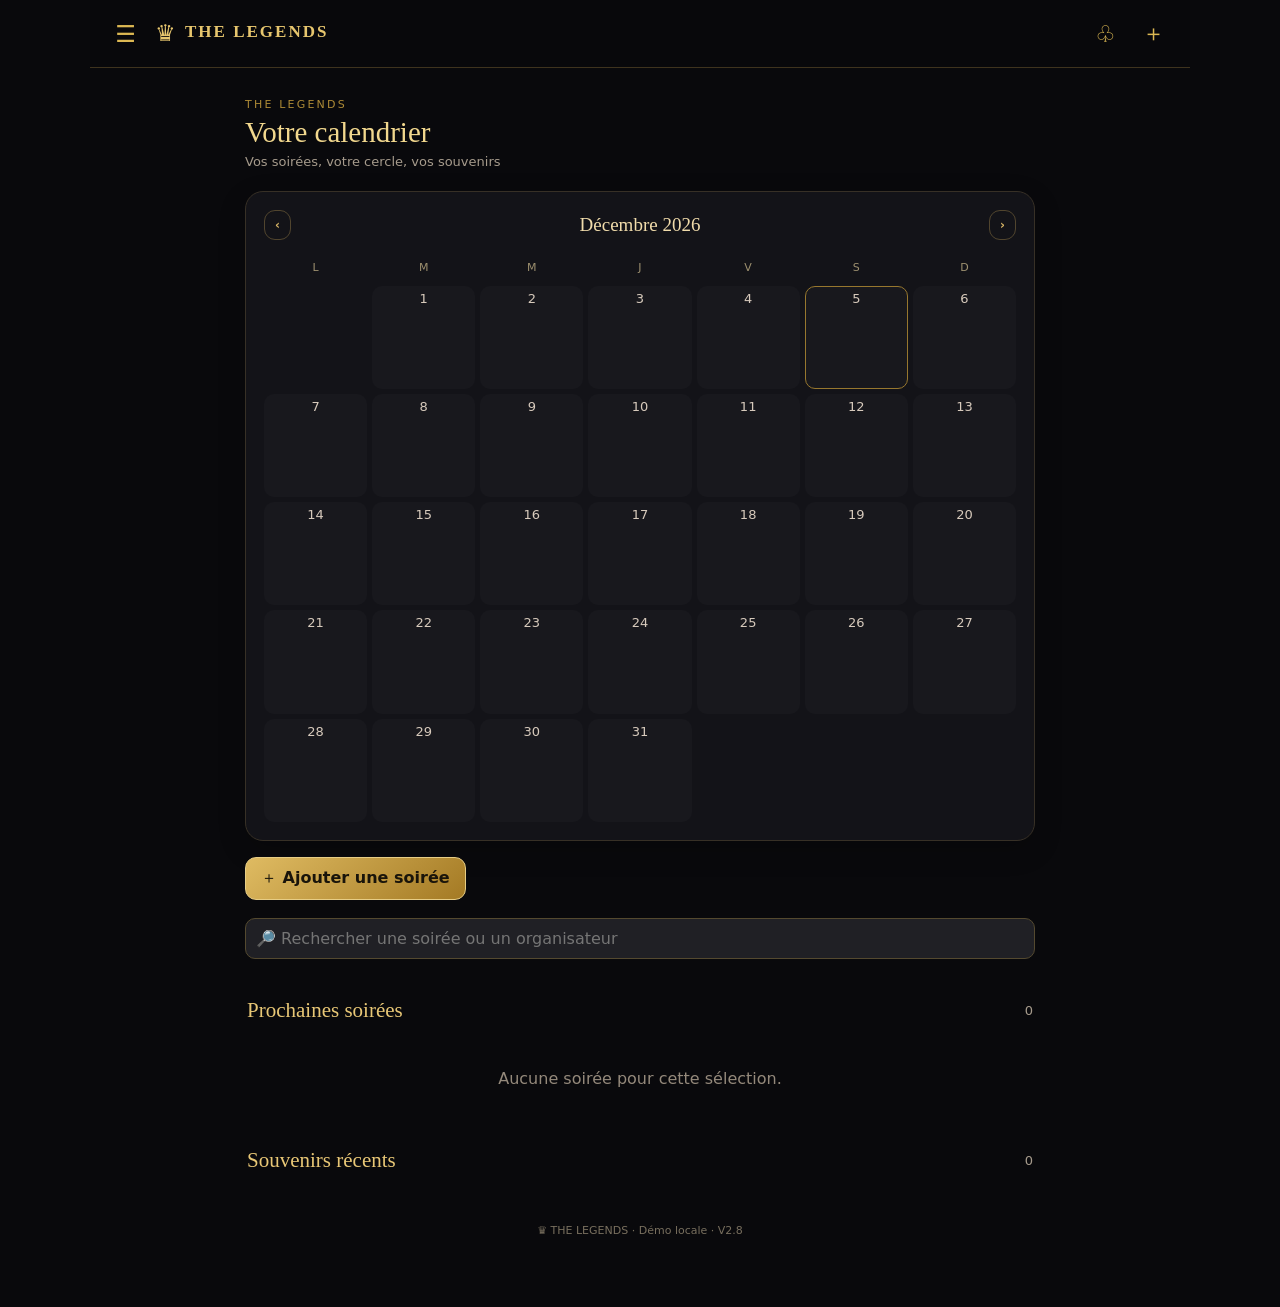
==== commit 696cab89: "Force fresh v2.8 application script and cache" ====
--- a/index.html
+++ b/index.html
@@ -1 +1 @@
-<!doctype html><html lang="fr"><head><meta charset="UTF-8"><meta name="viewport" content="width=device-width, initial-scale=1,viewport-fit=cover"><meta name="theme-color" content="#09090c"><meta name="description" content="The Legends — soirées privées, organisation et souvenirs."><link rel="manifest" href="manifest.webmanifest"><link rel="icon" href="icon.svg" type="image/svg+xml"><title>The Legends</title><link rel="stylesheet" href="styles-v25.css"></head><body><div id="app"></div><script src="config.js?v=25"></script><script src="posters.js?v=25"></script><script defer src="app-v25.js"></script></body></html>
+<!doctype html><html lang="fr"><head><meta charset="UTF-8"><meta name="viewport" content="width=device-width, initial-scale=1,viewport-fit=cover"><meta name="theme-color" content="#09090c"><meta name="description" content="The Legends — soirées privées, organisation et souvenirs."><link rel="manifest" href="manifest.webmanifest"><link rel="icon" href="icon.svg" type="image/svg+xml"><title>The Legends</title><link rel="stylesheet" href="styles-v25.css"></head><body><div id="app"></div><script src="config.js?v=25"></script><script src="posters.js?v=25"></script><script defer src="app-v25.js?v=28"></script></body></html>
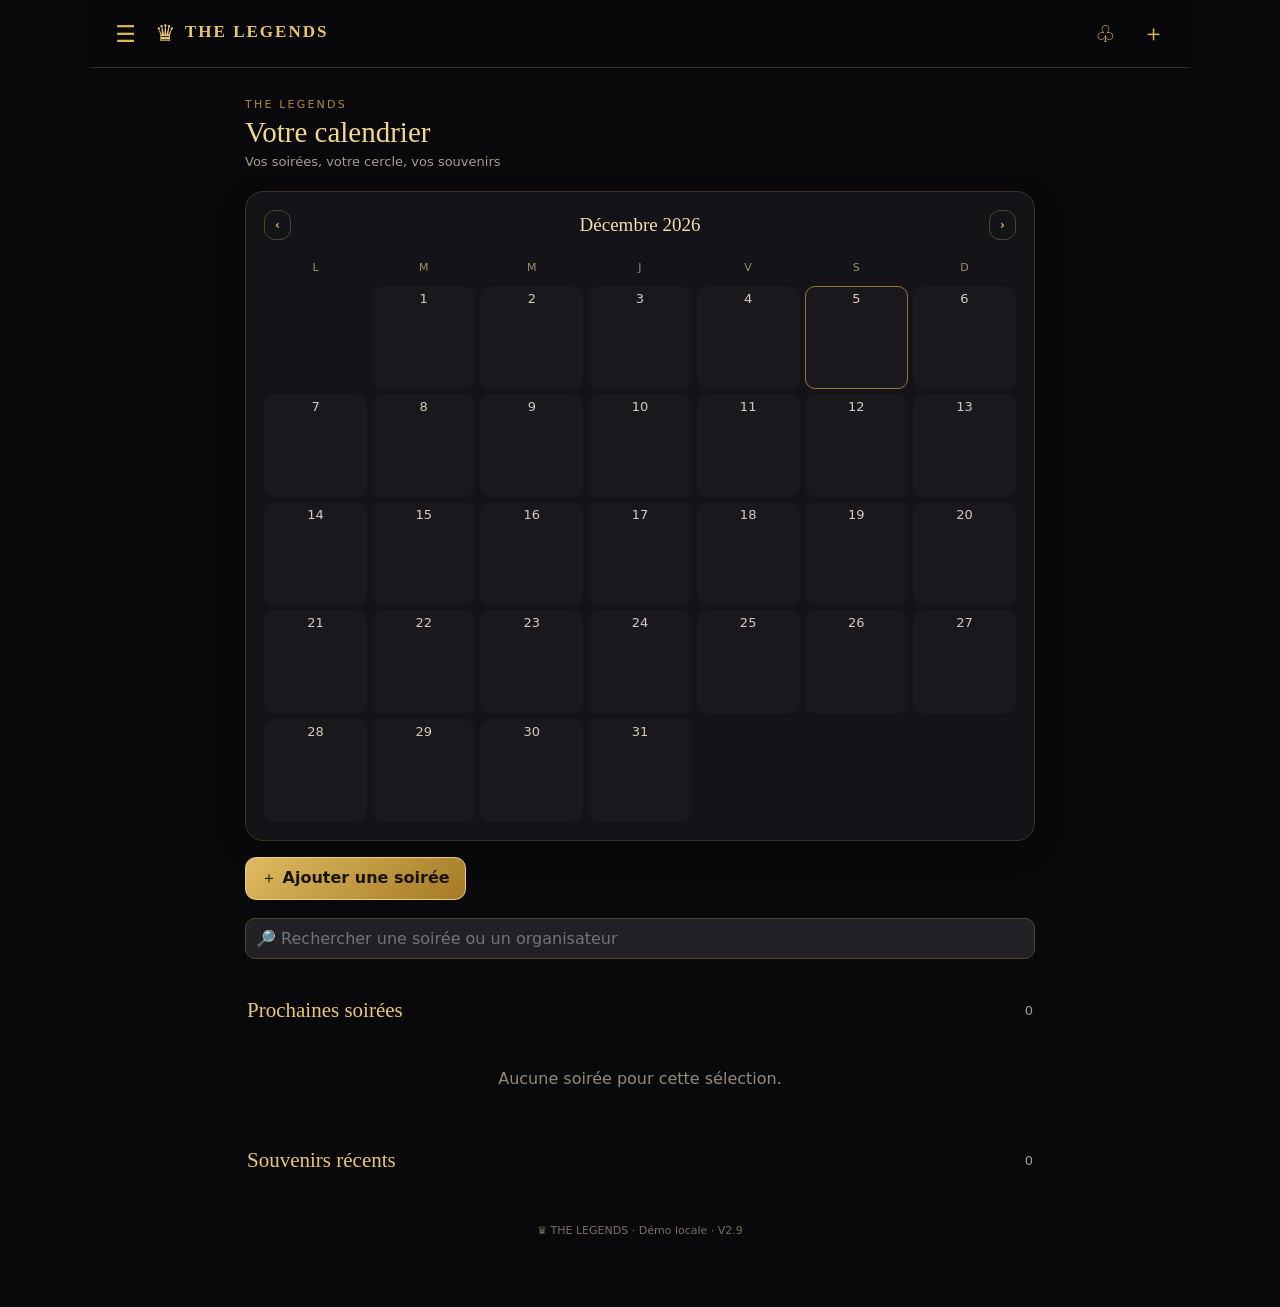
==== commit 0578084e: "Publish Legends V2.9 and refresh PWA cache" ====
--- a/index.html
+++ b/index.html
@@ -1 +1 @@
-<!doctype html><html lang="fr"><head><meta charset="UTF-8"><meta name="viewport" content="width=device-width, initial-scale=1,viewport-fit=cover"><meta name="theme-color" content="#09090c"><meta name="description" content="The Legends — soirées privées, organisation et souvenirs."><link rel="manifest" href="manifest.webmanifest"><link rel="icon" href="icon.svg" type="image/svg+xml"><title>The Legends</title><link rel="stylesheet" href="styles-v25.css"></head><body><div id="app"></div><script src="config.js?v=25"></script><script src="posters.js?v=25"></script><script defer src="app-v25.js?v=28"></script></body></html>
+<!doctype html><html lang="fr"><head><meta charset="UTF-8"><meta name="viewport" content="width=device-width, initial-scale=1,viewport-fit=cover"><meta name="theme-color" content="#09090c"><meta name="description" content="The Legends — soirées privées, organisation et souvenirs."><link rel="manifest" href="manifest.webmanifest"><link rel="icon" href="icon.svg" type="image/svg+xml"><title>The Legends</title><link rel="stylesheet" href="styles-v25.css"></head><body><div id="app"></div><script src="config.js?v=25"></script><script src="posters.js?v=25"></script><script defer src="app-v25.js?v=29"></script></body></html>
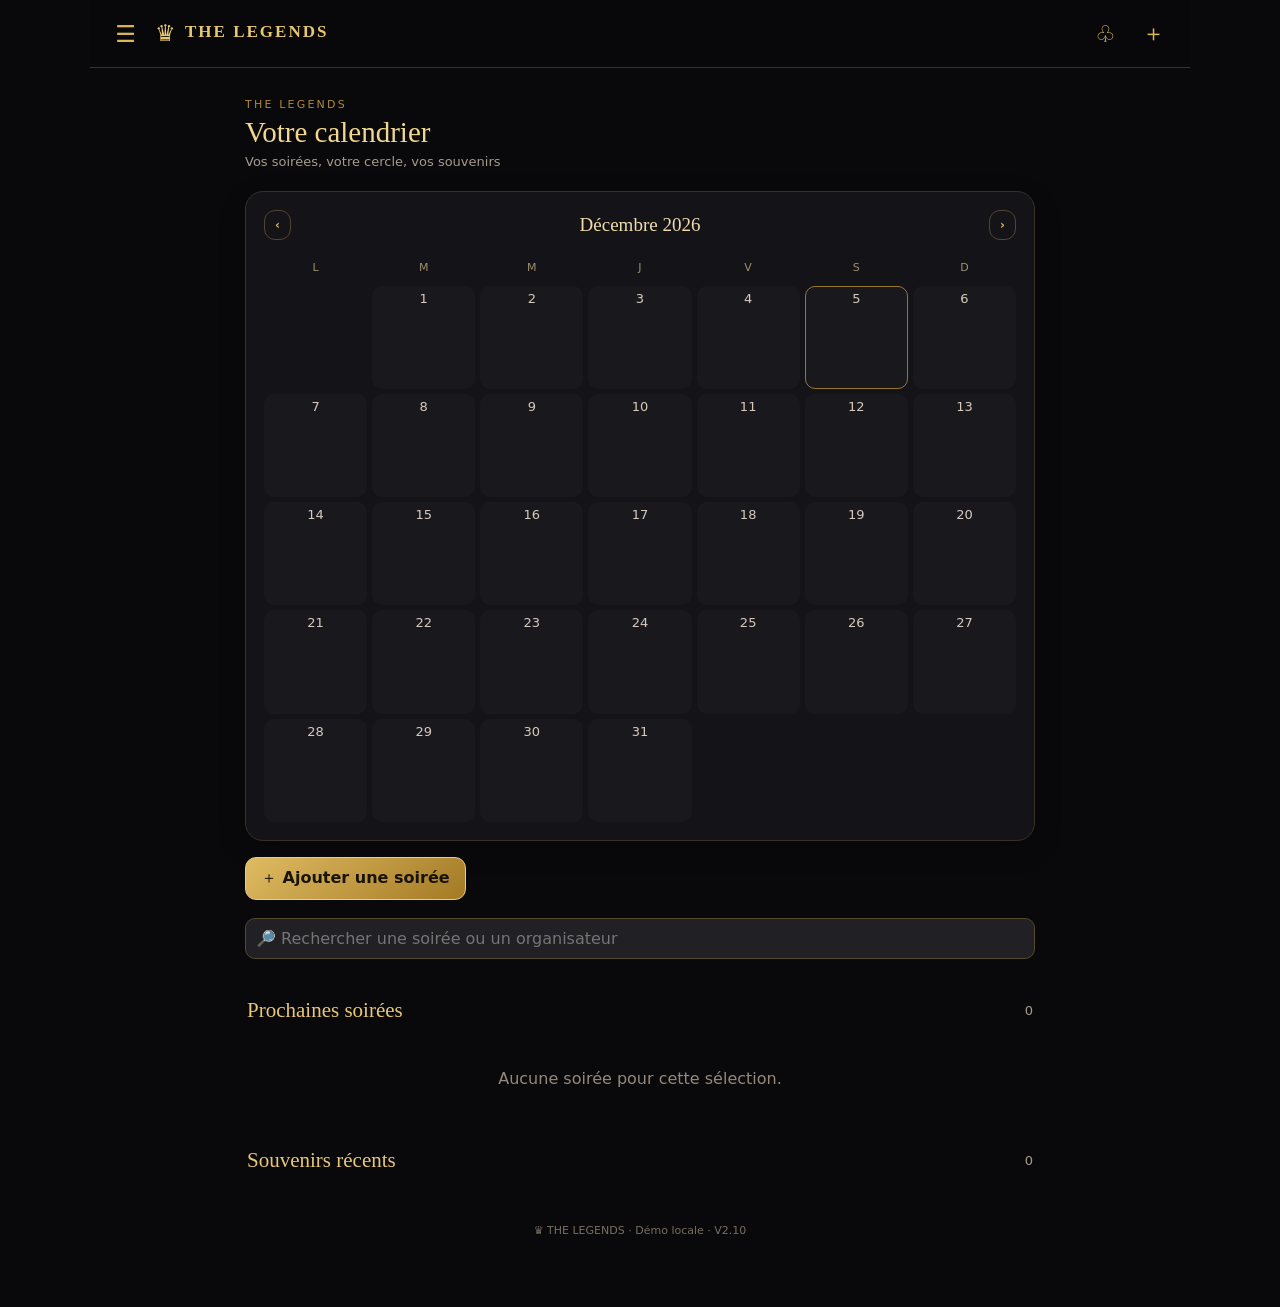
==== commit 50a93486: "Refresh both installed Legends app versions" ====
--- a/index.html
+++ b/index.html
@@ -1 +1 @@
-<!doctype html><html lang="fr"><head><meta charset="UTF-8"><meta name="viewport" content="width=device-width, initial-scale=1,viewport-fit=cover"><meta name="theme-color" content="#09090c"><meta name="description" content="The Legends — soirées privées, organisation et souvenirs."><link rel="manifest" href="manifest.webmanifest"><link rel="icon" href="icon.svg" type="image/svg+xml"><title>The Legends</title><link rel="stylesheet" href="styles-v25.css"></head><body><div id="app"></div><script src="config.js?v=25"></script><script src="posters.js?v=25"></script><script defer src="app-v25.js?v=29"></script></body></html>
+<!doctype html><html lang="fr"><head><meta charset="UTF-8"><meta name="viewport" content="width=device-width, initial-scale=1,viewport-fit=cover"><meta name="theme-color" content="#09090c"><meta name="description" content="The Legends — soirées privées, organisation et souvenirs."><link rel="manifest" href="manifest.webmanifest"><link rel="icon" href="icon.svg" type="image/svg+xml"><title>The Legends</title><link rel="stylesheet" href="styles-v25.css"></head><body><div id="app"></div><script src="config.js?v=25"></script><script src="posters.js?v=25"></script><script defer src="app-v25.js?v=210"></script></body></html>
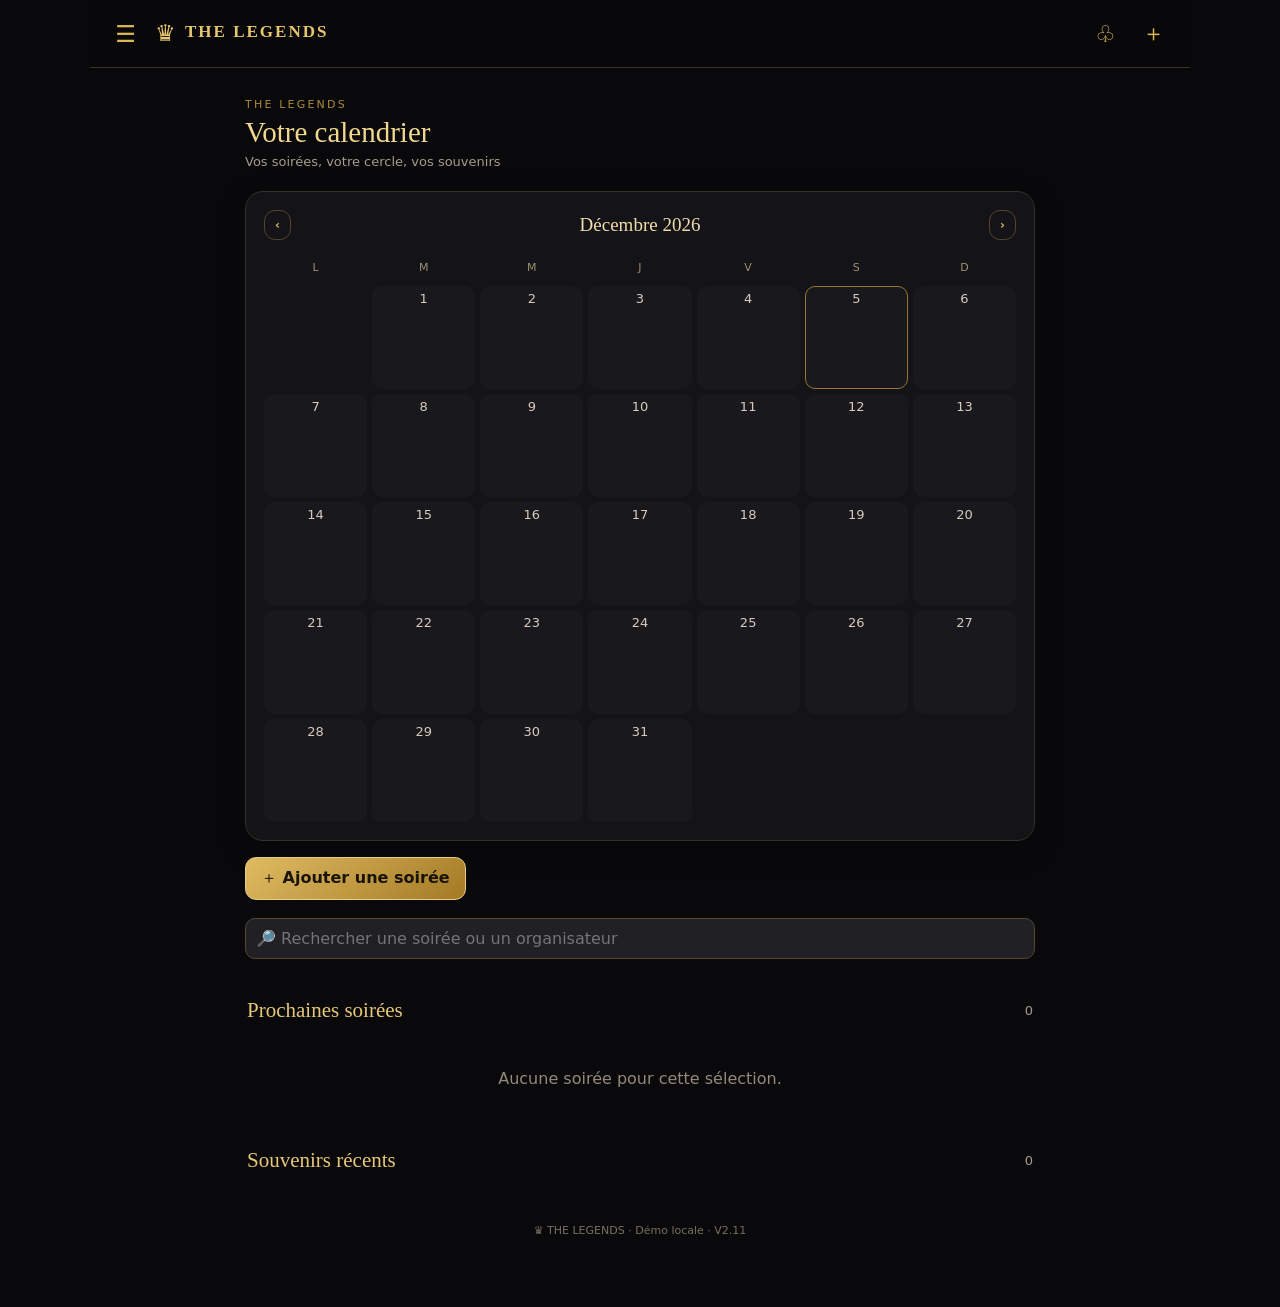
==== commit 76d66dc1: "Publish event editor V2.11 and invalidate old PWA cache" ====
--- a/index.html
+++ b/index.html
@@ -1 +1 @@
-<!doctype html><html lang="fr"><head><meta charset="UTF-8"><meta name="viewport" content="width=device-width, initial-scale=1,viewport-fit=cover"><meta name="theme-color" content="#09090c"><meta name="description" content="The Legends — soirées privées, organisation et souvenirs."><link rel="manifest" href="manifest.webmanifest"><link rel="icon" href="icon.svg" type="image/svg+xml"><title>The Legends</title><link rel="stylesheet" href="styles-v25.css"></head><body><div id="app"></div><script src="config.js?v=25"></script><script src="posters.js?v=25"></script><script defer src="app-v25.js?v=210"></script></body></html>
+<!doctype html><html lang="fr"><head><meta charset="UTF-8"><meta name="viewport" content="width=device-width, initial-scale=1,viewport-fit=cover"><meta name="theme-color" content="#09090c"><meta name="description" content="The Legends — soirées privées, organisation et souvenirs."><link rel="manifest" href="manifest.webmanifest"><link rel="icon" href="icon.svg" type="image/svg+xml"><title>The Legends</title><link rel="stylesheet" href="styles-v25.css"></head><body><div id="app"></div><script src="config.js?v=25"></script><script src="posters.js?v=25"></script><script defer src="app-v25.js?v=211"></script></body></html>
